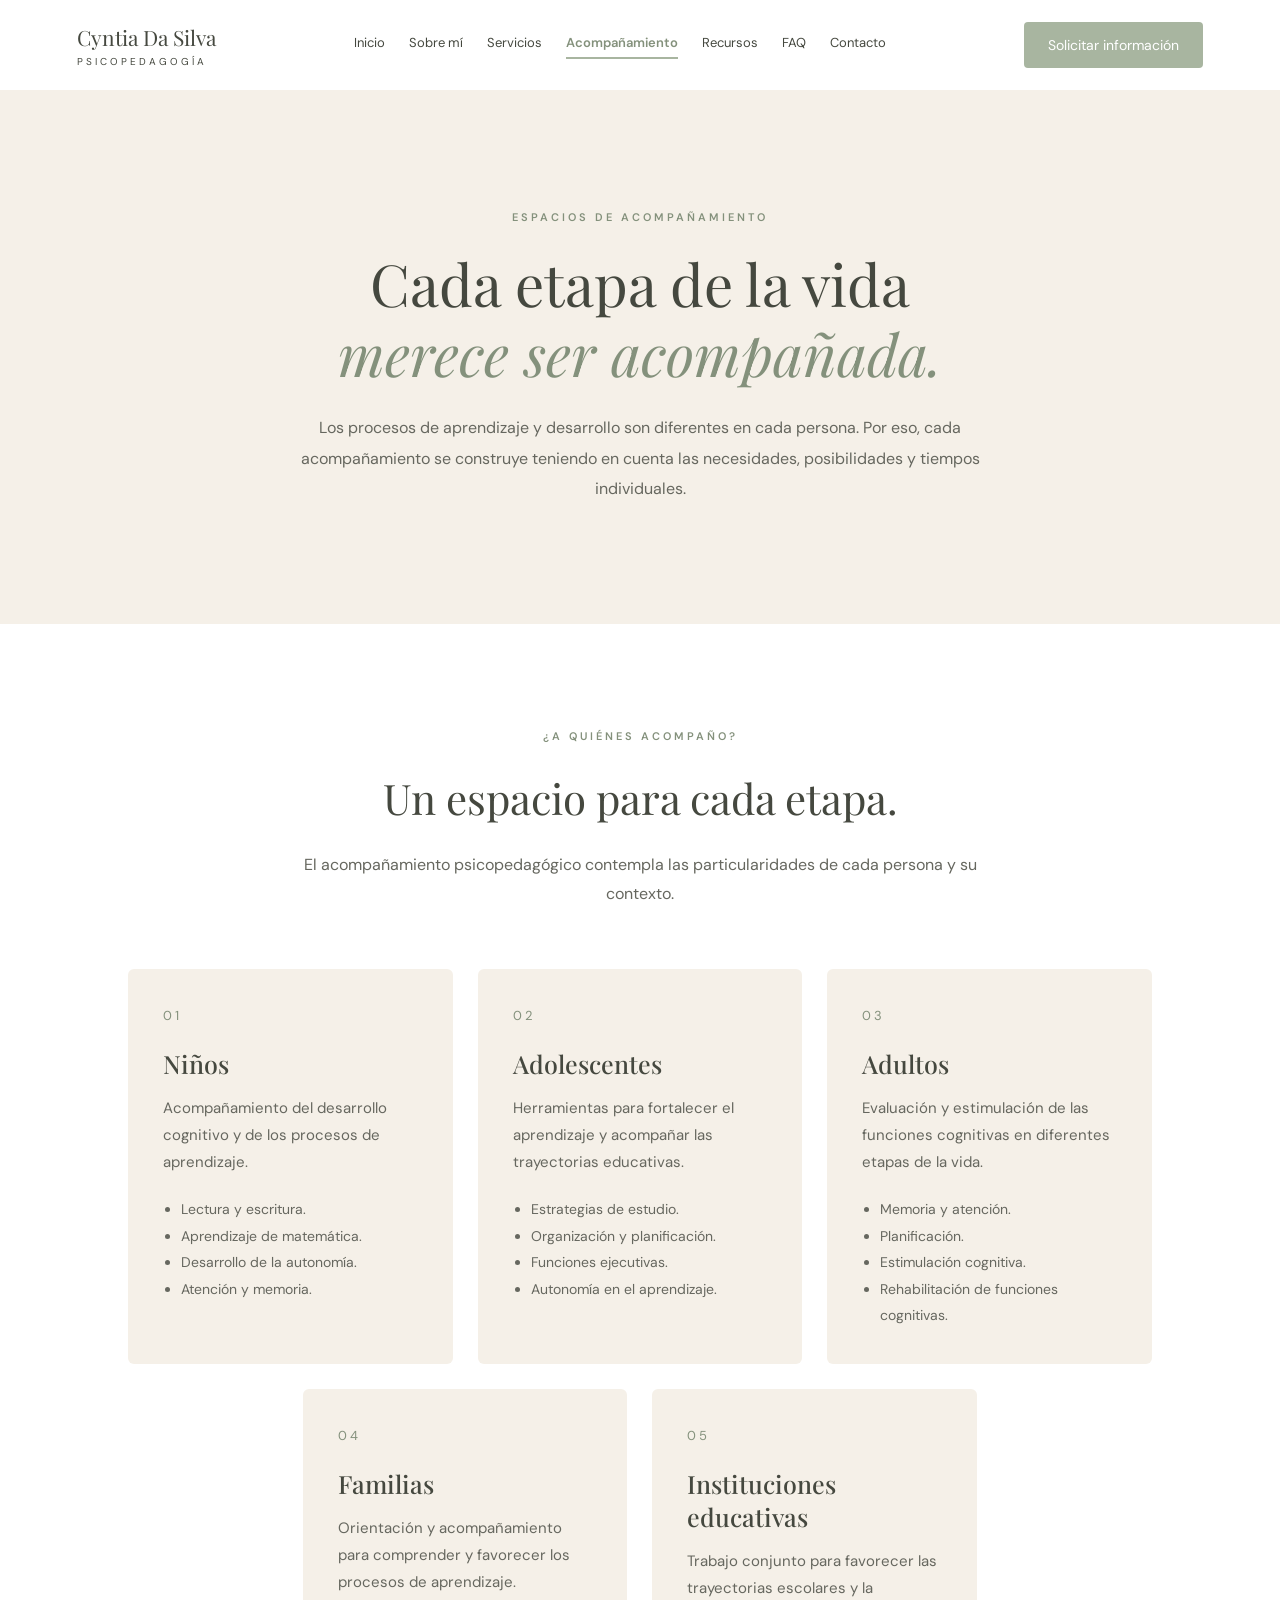
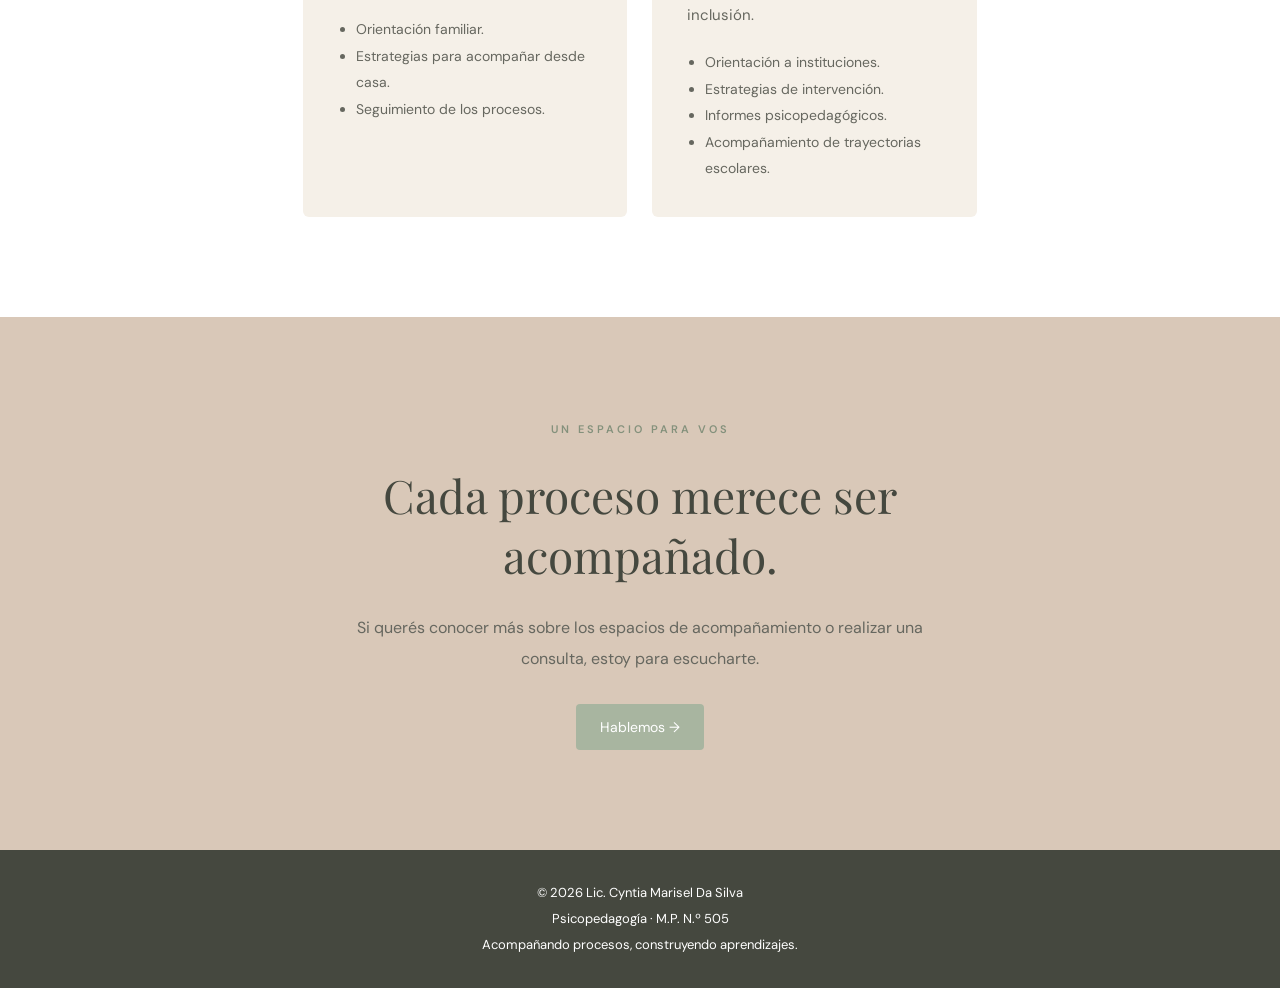
==== acompanamiento.html @ ce9f972b "Actualizacion pagina de recursos" ====
<!DOCTYPE html>
<html lang="es">

<head>
    <meta charset="UTF-8">
    <meta name="viewport" content="width=device-width, initial-scale=1.0">

    <title>Acompañamiento | Lic. Cyntia Marisel Da Silva</title>

    <meta name="description" content="Espacios de acompañamiento psicopedagógico para niños, adolescentes, adultos, familias e instituciones educativas.">

    <link rel="stylesheet" href="css/styles.css">

    <link rel="preconnect" href="https://fonts.googleapis.com">
    <link rel="preconnect" href="https://fonts.gstatic.com" crossorigin>

    <link href="https://fonts.googleapis.com/css2?family=DM+Sans:wght@400;500;600;700&family=Playfair+Display:wght@400;500;600&display=swap" rel="stylesheet">

</head>

<body>

    <!-- NAVEGACIÓN -->

    <header class="navbar">

        <a href="index.html" class="logo">
            Cyntia Da Silva
            <span>PSICOPEDAGOGÍA</span>
        </a>

        <nav>
            <ul class="nav-links">

                <li><a href="index.html">Inicio</a></li>
                <li><a href="sobre-mi.html">Sobre mí</a></li>
                <li><a href="servicios.html">Servicios</a></li>
                <li><a href="acompanamiento.html" class="active">Acompañamiento</a></li>
                <li><a href="recursos.html">Recursos</a></li>
                <li><a href="preguntas.html">FAQ</a></li>
                <li><a href="contacto.html">Contacto</a></li>

            </ul>
        </nav>

        <a href="contacto.html" class="nav-button">
           Solicitar información
        </a>

    </header>


    <main>

        <!-- PRESENTACIÓN -->

        <section class="accompaniment-hero">

            <span class="eyebrow">
                ESPACIOS DE ACOMPAÑAMIENTO
            </span>

            <h1>
                Cada etapa de la vida
                <span>merece ser acompañada.</span>
            </h1>

            <p>
                Los procesos de aprendizaje y desarrollo
                son diferentes en cada persona. Por eso,
                cada acompañamiento se construye teniendo
                en cuenta las necesidades, posibilidades
                y tiempos individuales.
            </p>

        </section>


    <!-- ESPACIOS DE ACOMPAÑAMIENTO -->

    <section class="accompaniment-list">

        <div class="section-heading">
            <span class="eyebrow">¿A QUIÉNES ACOMPAÑO?</span>
            <h2>Un espacio para cada etapa.</h2>
            <p>
                El acompañamiento psicopedagógico contempla
                las particularidades de cada persona y su
                contexto.
            </p>
        </div>

        <div class="accompaniment-grid">

            <article class="accompaniment-card">
                <span class="accompaniment-number">01</span>
                <h3>Niños</h3>
                <p>
                    Acompañamiento del desarrollo cognitivo
                    y de los procesos de aprendizaje.
                </p>
                <ul>
                    <li>Lectura y escritura.</li>
                    <li>Aprendizaje de matemática.</li>
                    <li>Desarrollo de la autonomía.</li>
                    <li>Atención y memoria.</li>
                </ul>
            </article>

            <article class="accompaniment-card">
                <span class="accompaniment-number">02</span>
                <h3>Adolescentes</h3>
                <p>
                    Herramientas para fortalecer el aprendizaje
                    y acompañar las trayectorias educativas.
                </p>
                <ul>
                    <li>Estrategias de estudio.</li>
                    <li>Organización y planificación.</li>
                    <li>Funciones ejecutivas.</li>
                    <li>Autonomía en el aprendizaje.</li>
                </ul>
            </article>

            <article class="accompaniment-card">
                <span class="accompaniment-number">03</span>
                <h3>Adultos</h3>
                <p>
                    Evaluación y estimulación de las funciones
                    cognitivas en diferentes etapas de la vida.
                </p>
                <ul>
                    <li>Memoria y atención.</li>
                    <li>Planificación.</li>
                    <li>Estimulación cognitiva.</li>
                    <li>Rehabilitación de funciones cognitivas.</li>
                </ul>
            </article>

            <article class="accompaniment-card">
                <span class="accompaniment-number">04</span>
                <h3>Familias</h3>
                <p>
                    Orientación y acompañamiento para comprender
                    y favorecer los procesos de aprendizaje.
                </p>
                <ul>
                    <li>Orientación familiar.</li>
                    <li>Estrategias para acompañar desde casa.</li>
                    <li>Seguimiento de los procesos.</li>
                </ul>
            </article>

            <article class="accompaniment-card">
                <span class="accompaniment-number">05</span>
                <h3>Instituciones educativas</h3>
                <p>
                    Trabajo conjunto para favorecer las
                    trayectorias escolares y la inclusión.
                </p>
                <ul>
                    <li>Orientación a instituciones.</li>
                    <li>Estrategias de intervención.</li>
                    <li>Informes psicopedagógicos.</li>
                    <li>Acompañamiento de trayectorias escolares.</li>
                </ul>
            </article>

        </div>

    </section>


    <!-- CIERRE DE ACOMPAÑAMIENTO -->

    <section class="accompaniment-contact">

        <span class="eyebrow">
            UN ESPACIO PARA VOS
        </span>

        <h2>
            Cada proceso merece
            ser acompañado.
        </h2>

        <p>
            Si querés conocer más sobre los espacios de
            acompañamiento o realizar una consulta,
            estoy para escucharte.
        </p>

        <a href="contacto.html" class="primary-button">
            Hablemos →
        </a>

    </section>

<!-- PIE DE PÁGINA -->
    <footer class="footer">

        <p>
            © 2026 Lic. Cyntia Marisel Da Silva
        </p>

        <p>
            Psicopedagogía · M.P. N.º 505
        </p>

        <p>
            Acompañando procesos, construyendo aprendizajes.
        </p>

    </footer>
    
    </main>


    <script src="js/main.js"></script>

</body>

</html>
---- css/styles.css ----
/* =================================
   1. VARIABLES Y CONFIGURACIÓN
================================= */

:root {
    --sage: #A8B5A0;
    --cream: #F5F0E8;
    --beige: #D9C8B8;
    --white: #FFFFFF;
    --dark: #45483F;
    --text: #66675F;
}

* {
    margin: 0;
    padding: 0;
    box-sizing: border-box;
}

html {
    scroll-behavior: smooth;
}

body {
    font-family: 'DM Sans', sans-serif;
    background: var(--cream);
    color: var(--dark);
}


/* =================================
   2. NAVEGACIÓN
================================= */

.navbar {
    min-height: 90px;
    padding: 20px 6%;
    display: flex;
    align-items: center;
    justify-content: space-between;
    gap: 25px;
    background: var(--white);
}

.logo {
    font-family: 'Playfair Display', serif;
    font-size: 21px;
    color: var(--dark);
    text-decoration: none;
    white-space: nowrap;
}

.logo span {
    display: block;
    font-family: 'DM Sans', sans-serif;
    font-size: 10px;
    letter-spacing: 3px;
    margin-top: 4px;
}

.nav-links {
    display: flex;
    gap: 24px;
    list-style: none;
}

.nav-links a {
    text-decoration: none;
    color: var(--dark);
    font-size: 13px;
    transition: 0.3s;
}

.nav-links a:hover,
.nav-links a.active {
    color: #84917C;
}

.nav-button,
.primary-button {
    background: var(--sage);
    color: var(--white);
    padding: 14px 24px;
    text-decoration: none;
    border-radius: 4px;
    display: inline-block;
    transition: 0.3s;
    font-size: 14px;
}

.nav-button:hover,
.primary-button:hover {
    background: var(--dark);
}


/* =================================
   3. PRESENTACIÓN PRINCIPAL
================================= */

.hero {
    min-height: 620px;
    padding: 90px 10%;
    display: grid;
    grid-template-columns: 1fr 1fr;
    align-items: center;
    gap: 60px;
}

.eyebrow {
    font-size: 11px;
    letter-spacing: 3px;
    color: #84917C;
    font-weight: 600;
}

.hero h1 {
    font-family: 'Playfair Display', serif;
    font-size: clamp(42px, 5vw, 66px);
    line-height: 1.15;
    margin: 25px 0;
    font-weight: 400;
}

.hero h1 span {
    color: #87977F;
    font-style: italic;
}

.hero-content p {
    color: var(--text);
    line-height: 1.8;
    max-width: 470px;
    margin-bottom: 30px;
}

.hero-buttons {
    display: flex;
    align-items: center;
    gap: 25px;
    flex-wrap: wrap;
}

.secondary-button {
    color: var(--dark);
    text-decoration: none;
    font-weight: 600;
}

.hero-image {
    display: flex;
    justify-content: center;
    align-items: center;
    height: auto;
    overflow: visible;
}

.hero-image img {
    width: 100%;
    max-width: 390px;
    height: auto;
    max-height: 520px;
    object-fit: contain;
    display: block;

    /* Marco */
    border: 10px solid #FFFFFF;
    outline: 1px solid #D9C8B8;

    /* Forma */
    border-radius: 170px 170px 8px 8px;

    /* Sombra elegante */
    box-shadow: 0 15px 40px rgba(69, 72, 63, 0.13);
}


/* =================================
   4. INTRODUCCIÓN
================================= */

.intro {
    background: var(--white);
    padding: 100px 10%;
    text-align: center;
}

.intro h2 {
    font-family: 'Playfair Display', serif;
    font-size: 42px;
    font-weight: 400;
    margin: 25px 0;
}

.intro p {
    max-width: 650px;
    margin: auto;
    color: var(--text);
    line-height: 1.8;
}


/* =================================
   5. SERVICIOS
================================= */

.home-services {
    padding: 100px 10%;
    text-align: center;
}

.home-services h2,
.home-contact h2 {
    font-family: 'Playfair Display', serif;
    font-size: 40px;
    font-weight: 400;
    margin: 20px 0;
}

.service-grid {
    display: grid;
    grid-template-columns: repeat(3, 1fr);
    gap: 22px;
    margin-top: 50px;
    text-align: left;
}

.service-card {
    background: var(--white);
    padding: 35px;
    border-radius: 5px;
    border: 1px solid #E8E3DA;
    transition: 0.3s;
}

.service-card:hover {
    transform: translateY(-5px);
    box-shadow: 0 10px 30px rgba(0,0,0,0.05);
}

.service-card h3 {
    font-family: 'Playfair Display', serif;
    font-size: 23px;
    margin-bottom: 15px;
}

.service-card p {
    color: var(--text);
    line-height: 1.7;
}

.service-card a {
    display: inline-block;
    margin-top: 20px;
    color: #84917C;
    text-decoration: none;
    font-weight: 600;
}


/* =================================
   6. CONTACTO
================================= */

.home-contact {
    background: var(--white);
    text-align: center;
    padding: 90px 10%;
}

.home-contact p {
    margin-bottom: 25px;
    color: var(--text);
    line-height: 1.8;
}


/* =================================
   7. PIE DE PÁGINA
================================= */

.footer {
    background: var(--dark);
    color: white;
    text-align: center;
    padding: 30px;
    font-size: 13px;
    line-height: 2;
}


/* =================================
   8. RESPONSIVE
================================= */

@media (max-width: 1100px) {

    .navbar {
        flex-wrap: wrap;
        justify-content: center;
    }

    .nav-links {
        flex-wrap: wrap;
        justify-content: center;
    }

}

@media (max-width: 768px) {

    .navbar {
        padding: 20px 5%;
    }

    .nav-links {
        gap: 15px;
    }

    .nav-button {
        display: none;
    }

    .hero {
        grid-template-columns: 1fr;
        padding: 65px 7%;
        gap: 40px;
    }

    .hero-image img {
        height: 350px;
    }

    .hero-buttons {
        align-items: flex-start;
    }

    .service-grid {
        grid-template-columns: 1fr;
    }

    .intro,
    .home-services,
    .home-contact {
        padding: 70px 7%;
    }

    .intro h2,
    .home-services h2,
    .home-contact h2 {
        font-size: 32px;
    }

}


/* =================================
   SOBRE MI - PRESENTACIÓN
================================= */

.about-hero {
    padding: 100px 10%;
    display: grid;
    grid-template-columns: 0.9fr 1.1fr;
    align-items: center;
    gap: 80px;
}

.about-photo {
    display: flex;
    justify-content: center;
}

.about-photo img {
    width: 100%;
    max-width: 390px;
    max-height: 520px;
    object-fit: contain;
    border: 10px solid var(--white);
    outline: 1px solid var(--beige);
    border-radius: 170px 170px 8px 8px;
    box-shadow: 0 15px 40px rgba(69,72,63,0.13);
}

.about-content h1 {
    font-family: 'Playfair Display', serif;
    font-size: clamp(38px, 4vw, 55px);
    font-weight: 400;
    line-height: 1.2;
    margin: 25px 0;
}

.about-content h1 span {
    display: block;
    color: #87977F;
    font-style: italic;
}

.about-content h3 {
    font-size: 17px;
    margin-bottom: 8px;
}

.professional-number {
    display: block;
    color: var(--text);
    font-size: 13px;
    margin-bottom: 25px;
}

.about-content p {
    color: var(--text);
    line-height: 1.9;
    margin-bottom: 25px;
}


/* =================================
   RECORRIDO PROFESIONAL
================================= */

.about-career {
    padding: 100px 10%;
    background: var(--white);
}

.section-heading {
    text-align: center;
    max-width: 700px;
    margin: auto;
}

.section-heading h2 {
    font-family: 'Playfair Display', serif;
    font-size: 42px;
    font-weight: 400;
    margin: 25px 0;
}

.section-heading p {
    color: var(--text);
    line-height: 1.8;
}

.career-grid {
    display: grid;
    grid-template-columns: repeat(3, 1fr);
    gap: 25px;
    margin-top: 60px;
}

.career-card {
    padding: 35px;
    background: var(--cream);
    border-radius: 6px;
    transition: 0.3s;
}

.career-card:hover {
    transform: translateY(-5px);
}

.career-number {
    color: #84917C;
    font-size: 13px;
    letter-spacing: 2px;
}

.career-card h3 {
    font-family: 'Playfair Display', serif;
    font-size: 23px;
    margin: 25px 0 15px;
}

.career-card p {
    color: var(--text);
    line-height: 1.8;
}



/* =================================
   MI MIRADA PSICOPEDAGÓGICA
================================= */

.about-philosophy {
    background: var(--cream);
    padding: 110px 8%;
    text-align: center;
}

.philosophy-content {
    max-width: 760px;
    margin: 0 auto;
}

.about-philosophy h2 {
    font-family: 'Playfair Display', serif;
    font-size: clamp(34px, 4vw, 48px);
    font-weight: 400;
    line-height: 1.25;
    margin: 28px auto;
    color: var(--dark);
}

.about-philosophy p {
    max-width: 680px;
    margin: 0 auto;
    color: var(--text);
    font-size: 16px;
    line-height: 2;
}

/* VERSIÓN MÓVIL */

@media (max-width: 768px) {
    .about-philosophy {
        padding: 75px 7%;
    }

    .about-philosophy h2 {
        font-size: 34px;
    }

    .about-philosophy p {
        font-size: 15px;
    }
}




/* =================================
   MI COMPROMISO
================================= */

.about-commitment {
    background: var(--beige);
    padding: 100px 8%;
    text-align: center;
}

.about-commitment .eyebrow {
    color: var(--dark);
}

.about-commitment h2 {
    font-family: 'Playfair Display', serif;
    font-size: clamp(34px, 4vw, 46px);
    font-weight: 400;
    line-height: 1.3;
    max-width: 750px;
    margin: 28px auto;
    color: var(--dark);
}

.about-commitment p {
    color: var(--dark);
    font-size: 16px;
    line-height: 1.9;
    max-width: 650px;
    margin: 0 auto;
}

.commitment-decoration {
    max-width: 650px;
    margin: 45px auto 0;
    padding-top: 30px;
    border-top: 1px solid rgba(69, 72, 63, 0.2);
    font-family: 'Playfair Display', serif;
    font-size: 23px;
    font-style: italic;
    line-height: 1.6;
    color: var(--dark);
}

@media (max-width: 768px) {
    .about-commitment {
        padding: 75px 7%;
    }

    .about-commitment h2 {
        font-size: 34px;
    }

    .commitment-decoration {
        font-size: 20px;
    }
}


/* =================================
   RESPONSIVE SOBRE MI
================================= */

@media (max-width: 768px) {

    .about-hero {
        grid-template-columns: 1fr;
        padding: 65px 7%;
        gap: 45px;
    }

    .about-photo img {
        max-width: 330px;
    }

    .career-grid {
        grid-template-columns: 1fr;
    }

    .about-career {
        padding: 75px 7%;
    }

    .about-philosophy,
    .about-commitment {
        padding: 75px 7%;
    }

    .about-philosophy h2,
    .about-commitment h2 {
        font-size: 33px;
    }

    .section-heading h2 {
        font-size: 34px;
    }

}


/* Ajustes visuales de Sobre mí */

.about-hero {
    min-height: 650px;
    padding-top: 70px;
    padding-bottom: 70px;
}

.about-career {
    padding-top: 75px;
}

.nav-links a.active {
    color: #84917C;
    font-weight: 600;
}

.nav-links a.active::after {
    content: "";
    display: block;
    width: 100%;
    height: 2px;
    background: #A8B5A0;
    margin-top: 5px;
}


/* Mejoras para las tarjetas del recorrido */

.career-card {
    min-height: 205px;
    padding: 35px 32px;
    display: flex;
    flex-direction: column;
    justify-content: center;
}

.career-number {
    display: block;
    font-family: 'DM Sans', sans-serif;
    font-size: 13px;
    letter-spacing: 3px;
    color: #84917C;
    margin-bottom: 18px;
}

.career-card h3 {
    margin: 0 0 15px;
}

.career-card p {
    margin: 0;
}

.home-contact {
    padding: 75px 8%;
}

.home-contact h2 {
    margin-bottom: 18px;
}

.home-contact p {
    margin-bottom: 25px;
}


/* =================================
   SERVICIOS - PRESENTACIÓN
================================= */

.services-hero {
    background: var(--cream);
    padding: 120px 10%;
    text-align: center;
    min-height: 430px;
    display: flex;
    flex-direction: column;
    justify-content: center;
    align-items: center;
}

.services-hero h1 {
    font-family: 'Playfair Display', serif;
    font-size: clamp(40px, 5vw, 58px);
    font-weight: 400;
    line-height: 1.2;
    max-width: 800px;
    margin: 25px auto;
    color: var(--dark);
}

.services-hero h1 span {
    display: block;
    color: #84917C;
    font-style: italic;
}

.services-hero p {
    max-width: 650px;
    color: var(--text);
    font-size: 16px;
    line-height: 1.9;
}

@media (max-width: 768px) {
    .services-hero {
        padding: 85px 7%;
    }

    .services-hero h1 {
        font-size: 38px;
    }
}


/* =================================
   LISTADO DE SERVICIOS
================================= */

.services-list {
    padding: 100px 10%;
    background: var(--white);
}

.services-grid {
    display: grid;
    grid-template-columns: repeat(3, 1fr);
    gap: 25px;
    margin-top: 60px;
}

.service-card {
    background: var(--cream);
    padding: 35px;
    min-height: 230px;
    border-radius: 6px;
    transition: transform 0.3s ease;
}

.service-card:hover {
    transform: translateY(-5px);
}

.service-number {
    color: #84917C;
    font-size: 13px;
    letter-spacing: 3px;
}

.service-card h3 {
    font-family: 'Playfair Display', serif;
    font-size: 22px;
    font-weight: 500;
    margin: 25px 0 15px;
    color: var(--dark);
}

.service-card p {
    color: var(--text);
    line-height: 1.8;
    font-size: 15px;
    margin: 0;
}

@media (max-width: 900px) {
    .services-grid {
        grid-template-columns: repeat(2, 1fr);
    }
}

@media (max-width: 600px) {
    .services-list {
        padding: 75px 7%;
    }

    .services-grid {
        grid-template-columns: 1fr;
    }
}

/* Uniformidad de tarjetas de servicios */

.service-card {
    min-height: 245px;
    display: flex;
    flex-direction: column;
    justify-content: flex-start;
}

.service-card h3 {
    min-height: 55px;
    display: flex;
    align-items: center;
}


/* =================================
   PROCESO DE ACOMPAÑAMIENTO
================================= */

.service-process {
    padding: 100px 10%;
    background: var(--cream);
}

.process-grid {
    display: grid;
    grid-template-columns: repeat(4, 1fr);
    gap: 30px;
    margin-top: 65px;
}

.process-step {
    border-top: 1px solid var(--beige);
    padding-top: 25px;
}

.process-step span {
    color: #84917C;
    font-size: 14px;
    letter-spacing: 3px;
}

.process-step h3 {
    font-family: 'Playfair Display', serif;
    font-size: 23px;
    font-weight: 500;
    margin: 22px 0 15px;
    color: var(--dark);
}

.process-step p {
    color: var(--text);
    line-height: 1.8;
    font-size: 15px;
}

@media (max-width: 900px) {
    .process-grid {
        grid-template-columns: repeat(2, 1fr);
    }
}

@media (max-width: 600px) {
    .service-process {
        padding: 75px 7%;
    }

    .process-grid {
        grid-template-columns: 1fr;
        gap: 35px;
    }
}


/* =================================
   CIERRE DE SERVICIOS
================================= */

.services-contact {
    background: var(--beige);
    padding: 100px 8%;
    text-align: center;
}

.services-contact h2 {
    max-width: 750px;
    margin: 28px auto;
    font-family: 'Playfair Display', serif;
    font-size: clamp(34px, 4vw, 46px);
    font-weight: 400;
    line-height: 1.3;
    color: var(--dark);
}

.services-contact p {
    max-width: 620px;
    margin: 0 auto 30px;
    color: var(--text);
    line-height: 1.9;
}

@media (max-width: 768px) {
    .services-contact {
        padding: 75px 7%;
    }

    .services-contact h2 {
        font-size: 34px;
    }
}


/* =================================
   ACOMPAÑAMIENTO - PRESENTACIÓN
================================= */

.accompaniment-hero {
    background: var(--cream);
    padding: 120px 10%;
    min-height: 500px;
    display: flex;
    flex-direction: column;
    justify-content: center;
    align-items: center;
    text-align: center;
}

.accompaniment-hero h1 {
    max-width: 850px;
    margin: 25px auto;
    font-family: 'Playfair Display', serif;
    font-size: clamp(40px, 5vw, 58px);
    font-weight: 400;
    line-height: 1.2;
    color: var(--dark);
}

.accompaniment-hero h1 span {
    display: block;
    color: #84917C;
    font-style: italic;
}

.accompaniment-hero p {
    max-width: 680px;
    color: var(--text);
    font-size: 16px;
    line-height: 1.9;
}

@media (max-width: 768px) {
    .accompaniment-hero {
        padding: 85px 7%;
        min-height: 430px;
    }

    .accompaniment-hero h1 {
        font-size: 38px;
    }
}


/* =================================
   ESPACIOS DE ACOMPAÑAMIENTO
================================= */

.accompaniment-list {
    padding: 100px 10%;
    background: var(--white);
}

.accompaniment-grid {
    display: grid;
    grid-template-columns: repeat(3, 1fr);
    gap: 25px;
    margin-top: 60px;
}

.accompaniment-card {
    background: var(--cream);
    padding: 35px;
    border-radius: 6px;
    min-height: 300px;
    transition: transform 0.3s ease;
}

.accompaniment-card:hover {
    transform: translateY(-5px);
}

.accompaniment-number {
    color: #84917C;
    font-size: 13px;
    letter-spacing: 3px;
}

.accompaniment-card h3 {
    font-family: 'Playfair Display', serif;
    font-size: 25px;
    font-weight: 500;
    color: var(--dark);
    margin: 22px 0 15px;
}

.accompaniment-card p {
    color: var(--text);
    line-height: 1.8;
    font-size: 15px;
}

.accompaniment-card ul {
    padding-left: 18px;
    margin-top: 20px;
}

.accompaniment-card li {
    color: var(--text);
    line-height: 1.9;
    font-size: 14px;
}

@media (max-width: 900px) {
    .accompaniment-grid {
        grid-template-columns: repeat(2, 1fr);
    }
}

@media (max-width: 600px) {
    .accompaniment-list {
        padding: 75px 7%;
    }

    .accompaniment-grid {
        grid-template-columns: 1fr;
    }
}

/* =================================
   DISTRIBUCIÓN DE TARJETAS
================================= */

.accompaniment-grid {
    display: grid;
    grid-template-columns: repeat(6, 1fr);
    gap: 25px;
}

/* Primera fila: tres tarjetas */

.accompaniment-card:nth-child(1),
.accompaniment-card:nth-child(2),
.accompaniment-card:nth-child(3) {
    grid-column: span 2;
}

/* Segunda fila: dos tarjetas centradas */

.accompaniment-card:nth-child(4) {
    grid-column: 2 / span 2;
    margin: 0;
    width: auto;
}

.accompaniment-card:nth-child(5) {
    grid-column: 4 / span 2;
    margin: 0;
    width: auto;
}

/* Tablets */

@media (max-width: 900px) {
    .accompaniment-grid {
        grid-template-columns: repeat(2, 1fr);
    }

    .accompaniment-card:nth-child(n) {
        grid-column: auto;
        margin: 0;
        width: auto;
    }
}

/* Celulares */

@media (max-width: 600px) {
    .accompaniment-grid {
        grid-template-columns: 1fr;
    }
}


/* =================================
   CIERRE DE ACOMPAÑAMIENTO
================================= */

.accompaniment-contact {
    background: var(--beige);
    padding: 100px 8%;
    text-align: center;
}

.accompaniment-contact h2 {
    max-width: 750px;
    margin: 28px auto;
    font-family: 'Playfair Display', serif;
    font-size: clamp(34px, 4vw, 46px);
    font-weight: 400;
    line-height: 1.3;
    color: var(--dark);
}

.accompaniment-contact p {
    max-width: 620px;
    margin: 0 auto 30px;
    color: var(--text);
    line-height: 1.9;
}

@media (max-width: 768px) {
    .accompaniment-contact {
        padding: 75px 7%;
    }

    .accompaniment-contact h2 {
        font-size: 34px;
    }
}


/* =================================
   RECURSOS - PRESENTACIÓN
================================= */

.resources-hero {
    background: var(--cream);
    padding: 120px 10%;
    min-height: 500px;
    display: flex;
    flex-direction: column;
    justify-content: center;
    align-items: center;
    text-align: center;
}

.resources-hero h1 {
    max-width: 900px;
    margin: 25px auto;
    font-family: 'Playfair Display', serif;
    font-size: clamp(40px, 5vw, 58px);
    font-weight: 400;
    line-height: 1.2;
    color: var(--dark);
}

.resources-hero h1 span {
    display: block;
    color: #84917C;
    font-style: italic;
}

.resources-hero p {
    max-width: 680px;
    color: var(--text);
    font-size: 16px;
    line-height: 1.9;
}

@media (max-width: 768px) {
    .resources-hero {
        padding: 85px 7%;
        min-height: 430px;
    }

    .resources-hero h1 {
        font-size: 38px;
    }
}


/* =================================
   CATEGORÍAS DE RECURSOS
================================= */

.resources-list {
    padding: 100px 10%;
    background: var(--white);
}

.resources-grid {
    display: grid;
    grid-template-columns: repeat(3, 1fr);
    gap: 25px;
    margin-top: 60px;
}

.resource-card {
    background: var(--cream);
    padding: 35px;
    min-height: 260px;
    border-radius: 6px;
    transition: transform 0.3s ease;
}

.resource-card:hover {
    transform: translateY(-5px);
}

.resource-card > span {
    color: #84917C;
    font-size: 13px;
    letter-spacing: 3px;
}

.resource-card h3 {
    font-family: 'Playfair Display', serif;
    font-size: 23px;
    font-weight: 500;
    color: var(--dark);
    margin: 25px 0 15px;
}

.resource-card p {
    color: var(--text);
    line-height: 1.8;
    font-size: 15px;
}

.resource-card a {
    display: inline-block;
    margin-top: 15px;
    color: #84917C;
    text-decoration: none;
    font-weight: 600;
    font-size: 14px;
}

.resource-card a:hover {
    color: var(--dark);
}

@media (max-width: 900px) {
    .resources-grid {
        grid-template-columns: repeat(2, 1fr);
    }
}

@media (max-width: 600px) {
    .resources-list {
        padding: 75px 7%;
    }

    .resources-grid {
        grid-template-columns: 1fr;
    }
}

/* Alinear enlaces de recursos */

.resource-card {
    display: flex;
    flex-direction: column;
}

.resource-card a {
    margin-top: auto;
    padding-top: 18px;
    align-self: flex-start;
}


/* =================================
   DETALLE DE RECURSOS
================================= */

.resource-details {
    padding: 40px 10% 100px;
    background: var(--cream);
}

.resource-detail {
    max-width: 850px;
    margin: 0 auto;
    padding: 65px 55px;
    border-bottom: 1px solid var(--beige);
    scroll-margin-top: 30px;
}

.resource-detail h2 {
    font-family: 'Playfair Display', serif;
    font-size: 36px;
    font-weight: 400;
    color: var(--dark);
    margin: 22px 0;
}

.resource-detail > p {
    color: var(--text);
    line-height: 1.9;
    font-size: 16px;
}

.resource-tip {
    background: var(--white);
    padding: 25px 30px;
    margin-top: 30px;
    border-left: 3px solid var(--sage);
}

.resource-tip h3 {
    font-family: 'Playfair Display', serif;
    font-size: 21px;
    font-weight: 500;
    margin-bottom: 12px;
    color: var(--dark);
}

.resource-tip p {
    color: var(--text);
    line-height: 1.8;
    margin: 0;
}

@media (max-width: 600px) {
    .resource-details {
        padding: 30px 7% 70px;
    }

    .resource-detail {
        padding: 45px 10px;
    }

    .resource-detail h2 {
        font-size: 30px;
    }

    .resource-tip {
        padding: 22px;
    }
}


/* =================================
   ACTIVIDADES PRÁCTICAS
================================= */

.home-activities {
    padding: 100px 10%;
    background: var(--white);
}

.activities-grid {
    display: grid;
    grid-template-columns: repeat(2, 1fr);
    gap: 25px;
    margin-top: 60px;
}

.activity-card {
    background: var(--cream);
    padding: 35px;
    border-radius: 6px;
    min-height: 280px;
    display: flex;
    flex-direction: column;
    transition: transform 0.3s ease;
}

.activity-card:hover {
    transform: translateY(-5px);
}

.activity-category {
    color: #84917C;
    font-size: 12px;
    font-weight: 600;
    letter-spacing: 2px;
}

.activity-card h3 {
    font-family: 'Playfair Display', serif;
    font-size: 25px;
    font-weight: 500;
    color: var(--dark);
    margin: 22px 0 15px;
}

.activity-card > p {
    color: var(--text);
    font-size: 15px;
    line-height: 1.8;
    margin-bottom: 25px;
}

.activity-info {
    margin-top: auto;
    padding-top: 18px;
    border-top: 1px solid var(--beige);
    display: flex;
    flex-direction: column;
    gap: 6px;
}

.activity-info strong {
    color: var(--dark);
    font-size: 14px;
}

.activity-info span {
    color: var(--text);
    font-size: 14px;
}

.activities-note {
    max-width: 700px;
    margin: 55px auto 0;
    text-align: center;
    font-family: 'Playfair Display', serif;
    font-style: italic;
    font-size: 20px;
    line-height: 1.7;
    color: var(--dark);
}

@media (max-width: 768px) {
    .home-activities {
        padding: 75px 7%;
    }

    .activities-grid {
        grid-template-columns: 1fr;
    }

    .activity-card {
        min-height: 250px;
    }
}
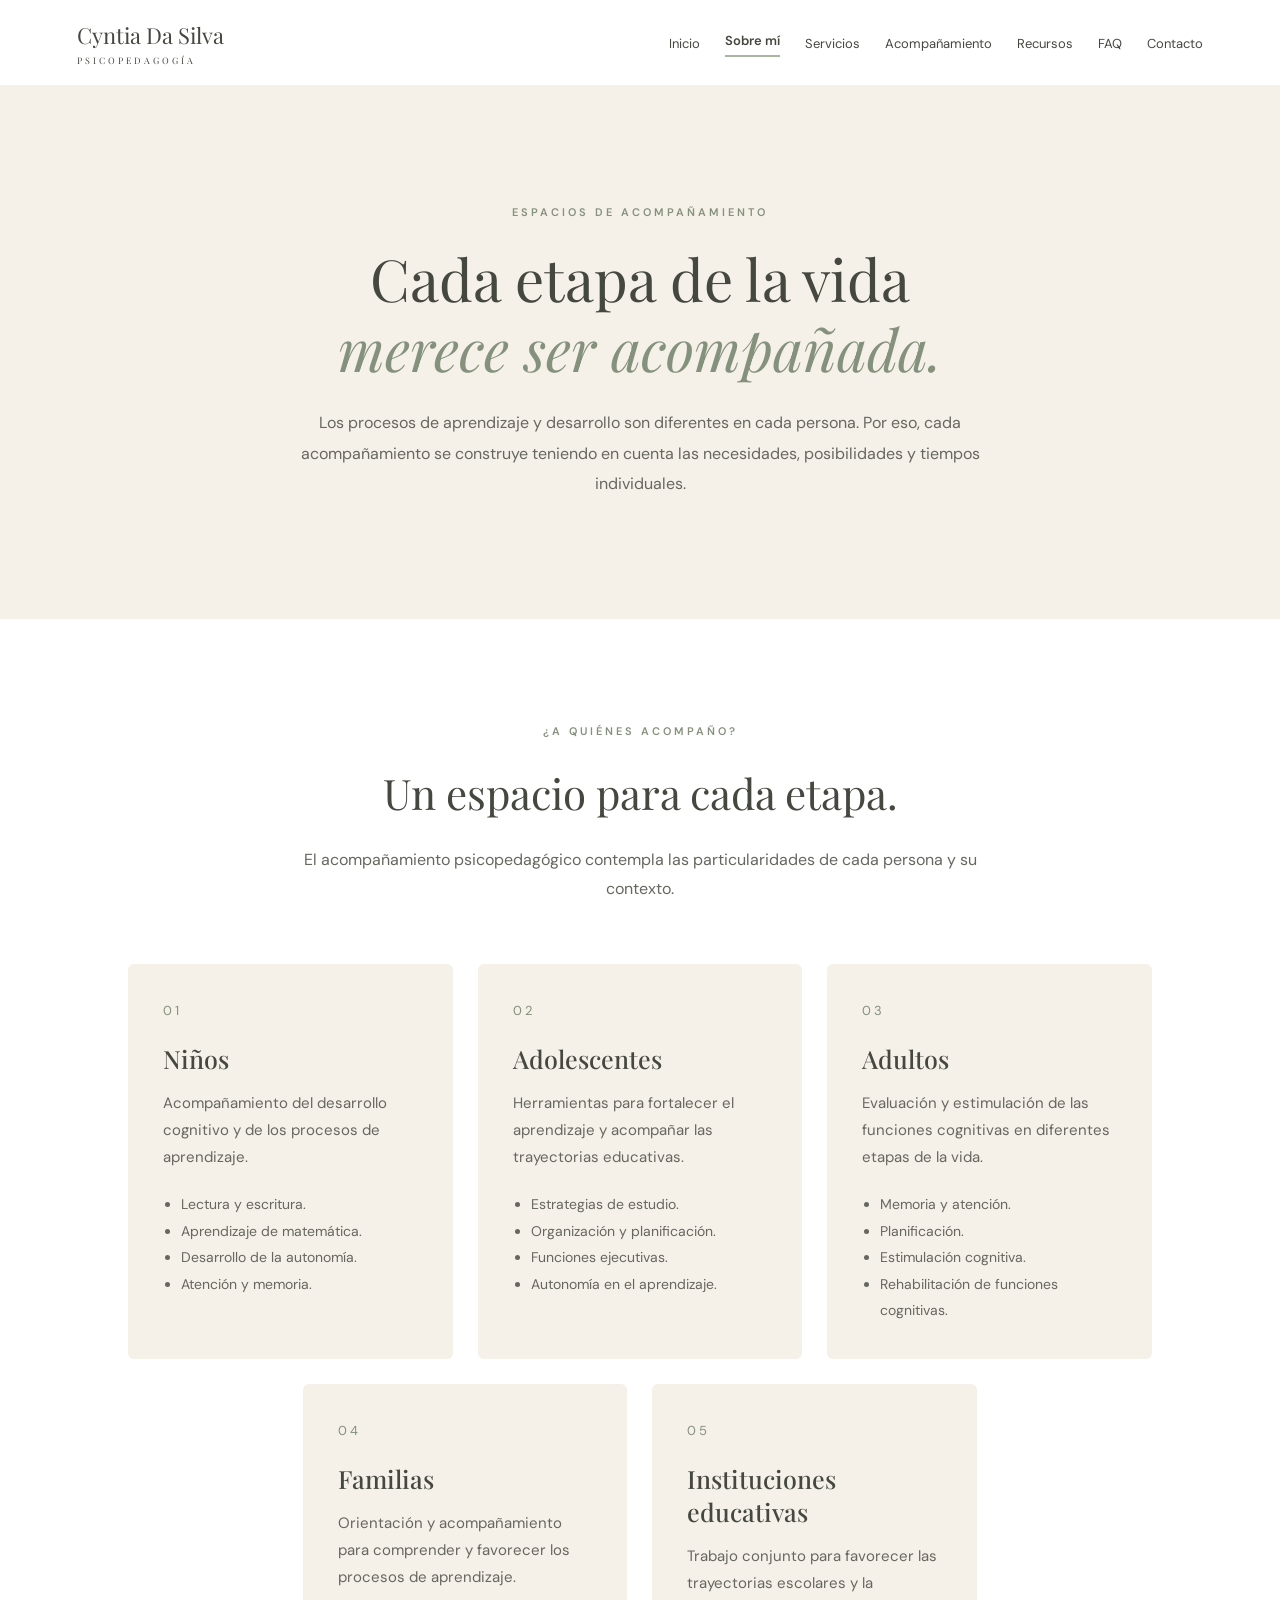
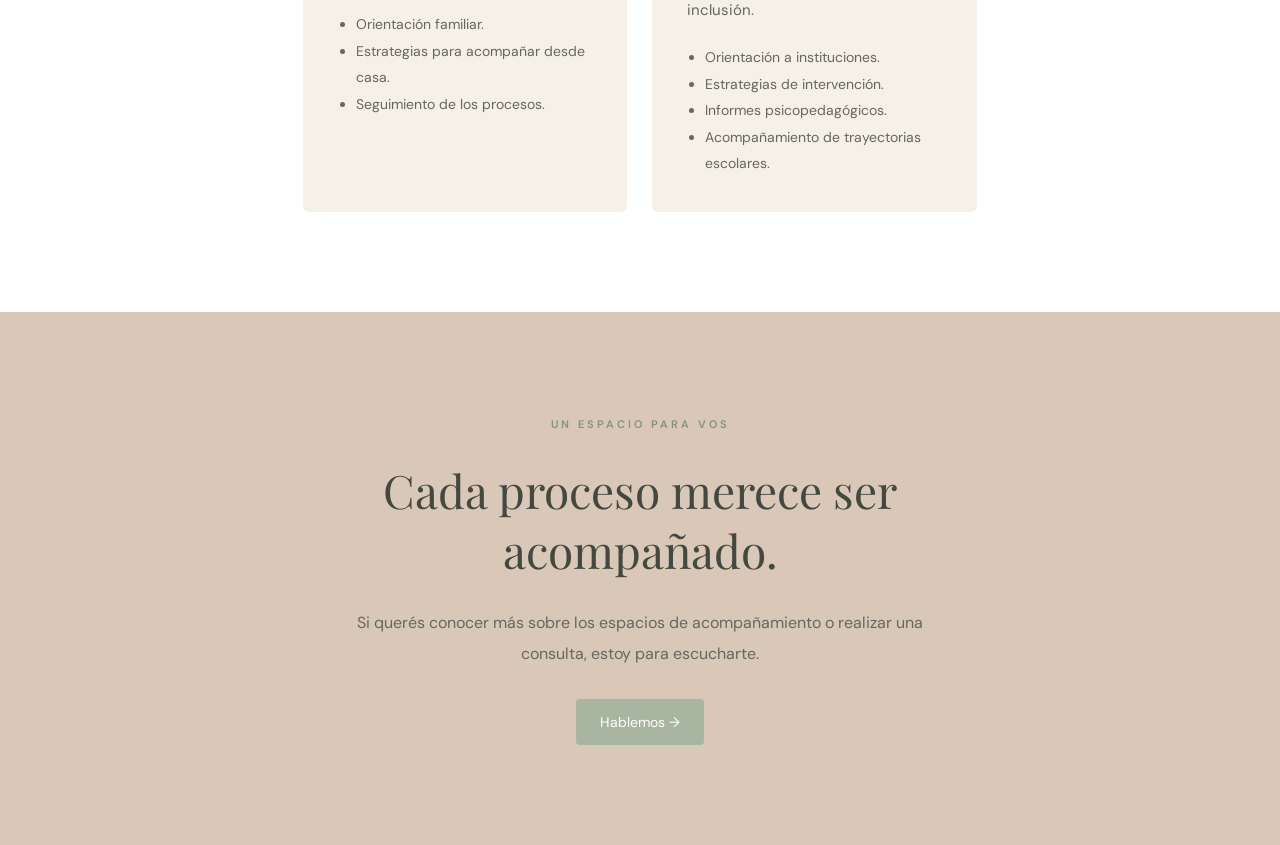
==== commit d4feeac9: "Actualización completa del sitio web" ====
--- a/acompanamiento.html
+++ b/acompanamiento.html
@@ -23,32 +23,35 @@
 
     <!-- NAVEGACIÓN -->
 
-    <header class="navbar">
-
-        <a href="index.html" class="logo">
-            Cyntia Da Silva
-            <span>PSICOPEDAGOGÍA</span>
-        </a>
-
-        <nav>
-            <ul class="nav-links">
-
-                <li><a href="index.html">Inicio</a></li>
-                <li><a href="sobre-mi.html">Sobre mí</a></li>
-                <li><a href="servicios.html">Servicios</a></li>
-                <li><a href="acompanamiento.html" class="active">Acompañamiento</a></li>
-                <li><a href="recursos.html">Recursos</a></li>
-                <li><a href="preguntas.html">FAQ</a></li>
-                <li><a href="contacto.html">Contacto</a></li>
-
-            </ul>
-        </nav>
-
-        <a href="contacto.html" class="nav-button">
-           Solicitar información
-        </a>
-
-    </header>
+        <header class="site-header">
+
+            <a href="index.html" class="logo">
+                Cyntia Da Silva
+                <span>PSICOPEDAGOGÍA</span>
+            </a>
+
+            <nav class="site-nav">
+
+                <button class="menu-toggle" id="menu-toggle"
+                        aria-label="Abrir menú"
+                        aria-expanded="false">
+                    <span></span>
+                    <span></span>
+                    <span></span>
+                </button>
+
+                <ul class="nav-links" id="nav-links">
+                    <li><a href="index.html">Inicio</a></li>
+                    <li><a href="sobre-mi.html" class="active">Sobre mí</a></li>
+                    <li><a href="servicios.html">Servicios</a></li>
+                    <li><a href="acompanamiento.html">Acompañamiento</a></li>
+                    <li><a href="recursos.html">Recursos</a></li>
+                    <li><a href="preguntas.html">FAQ</a></li>
+                    <li><a href="contacto.html">Contacto</a></li>
+                </ul>
+
+            </nav>
+        </header>
 
 
     <main>
@@ -197,22 +200,7 @@
 
     </section>
 
-<!-- PIE DE PÁGINA -->
-    <footer class="footer">
-
-        <p>
-            © 2026 Lic. Cyntia Marisel Da Silva
-        </p>
-
-        <p>
-            Psicopedagogía · M.P. N.º 505
-        </p>
-
-        <p>
-            Acompañando procesos, construyendo aprendizajes.
-        </p>
-
-    </footer>
+
     
     </main>
 
--- a/css/styles.css
+++ b/css/styles.css
@@ -1450,3 +1450,851 @@
         min-height: 250px;
     }
 }
+
+
+/* =================================
+   PREGUNTAS FRECUENTES
+================================= */
+
+.faq-hero {
+    background: var(--cream);
+    padding: 120px 10%;
+    min-height: 470px;
+    display: flex;
+    flex-direction: column;
+    justify-content: center;
+    align-items: center;
+    text-align: center;
+}
+
+.faq-hero h1 {
+    max-width: 850px;
+    margin: 25px auto;
+    font-family: 'Playfair Display', serif;
+    font-size: clamp(40px, 5vw, 58px);
+    font-weight: 400;
+    line-height: 1.2;
+    color: var(--dark);
+}
+
+.faq-hero h1 span {
+    display: block;
+    color: #84917C;
+    font-style: italic;
+}
+
+.faq-hero p {
+    max-width: 650px;
+    color: var(--text);
+    line-height: 1.9;
+}
+
+/* LISTA DE PREGUNTAS */
+
+.faq-section {
+    padding: 100px 10%;
+    background: var(--white);
+}
+
+.faq-container {
+    max-width: 900px;
+    margin: 60px auto 0;
+}
+
+.faq-item {
+    border-bottom: 1px solid var(--beige);
+    padding: 25px 5px;
+}
+
+.faq-item summary {
+    cursor: pointer;
+    list-style: none;
+    position: relative;
+    padding-right: 40px;
+    font-family: 'Playfair Display', serif;
+    font-size: 21px;
+    color: var(--dark);
+}
+
+.faq-item summary::-webkit-details-marker {
+    display: none;
+}
+
+.faq-item summary::after {
+    content: '+';
+    position: absolute;
+    right: 5px;
+    top: -5px;
+    font-family: 'DM Sans', sans-serif;
+    font-size: 28px;
+    color: #84917C;
+    transition: transform 0.3s ease;
+}
+
+.faq-item[open] summary::after {
+    content: '−';
+}
+
+.faq-item p {
+    color: var(--text);
+    line-height: 1.9;
+    font-size: 15px;
+    max-width: 780px;
+    margin-top: 20px;
+    padding-right: 30px;
+}
+
+/* CIERRE */
+
+.faq-contact {
+    background: var(--beige);
+    padding: 100px 10%;
+    text-align: center;
+}
+
+.faq-contact h2 {
+    font-family: 'Playfair Display', serif;
+    font-size: clamp(34px, 4vw, 48px);
+    font-weight: 400;
+    line-height: 1.3;
+    color: var(--dark);
+    max-width: 750px;
+    margin: 25px auto;
+}
+
+.faq-contact h2 span {
+    display: block;
+    font-style: italic;
+}
+
+.faq-contact p {
+    color: var(--text);
+    line-height: 1.8;
+    margin-bottom: 30px;
+}
+
+@media (max-width: 600px) {
+
+    .faq-hero {
+        padding: 85px 7%;
+        min-height: 420px;
+    }
+
+    .faq-hero h1 {
+        font-size: 38px;
+    }
+
+    .faq-section {
+        padding: 75px 7%;
+    }
+
+    .faq-item summary {
+        font-size: 19px;
+    }
+
+    .faq-contact {
+        padding: 75px 7%;
+    }
+
+}
+
+.faq-contact .btn-primary {
+    display: inline-block;
+    background: var(--sage);
+    color: var(--white);
+    padding: 14px 28px;
+    border-radius: 4px;
+    text-decoration: none;
+    font-family: 'DM Sans', sans-serif;
+    font-size: 14px;
+    transition: background 0.3s ease;
+}
+
+.faq-contact .btn-primary:hover {
+    background: var(--dark);
+}
+
+
+/* =================================
+   CONTACTO
+================================= */
+
+.contact-hero {
+    background: var(--cream);
+    padding: 115px 10%;
+    min-height: 450px;
+    display: flex;
+    flex-direction: column;
+    justify-content: center;
+    align-items: center;
+    text-align: center;
+}
+
+.contact-hero h1 {
+    font-family: 'Playfair Display', serif;
+    font-size: clamp(42px, 5vw, 60px);
+    font-weight: 400;
+    line-height: 1.2;
+    color: var(--dark);
+    margin: 25px 0;
+}
+
+.contact-hero h1 span {
+    display: block;
+    color: #84917C;
+    font-style: italic;
+}
+
+.contact-hero p {
+    max-width: 650px;
+    color: var(--text);
+    line-height: 1.9;
+}
+
+/* INFORMACIÓN */
+
+.contact-information {
+    background: var(--white);
+    padding: 100px 10%;
+}
+
+.contact-heading {
+    text-align: center;
+}
+
+.contact-heading h2 {
+    font-family: 'Playfair Display', serif;
+    font-size: 40px;
+    font-weight: 400;
+    color: var(--dark);
+    margin: 22px 0;
+}
+
+.contact-heading p {
+    color: var(--text);
+    line-height: 1.8;
+}
+
+.contact-grid {
+    display: grid;
+    grid-template-columns: repeat(3, 1fr);
+    gap: 25px;
+    margin-top: 60px;
+}
+
+.contact-card {
+    background: var(--cream);
+    padding: 38px;
+    min-height: 280px;
+    border-radius: 5px;
+    display: flex;
+    flex-direction: column;
+    align-items: flex-start;
+}
+
+.contact-number {
+    color: #84917C;
+    font-size: 13px;
+    letter-spacing: 3px;
+}
+
+.contact-card h3 {
+    font-family: 'Playfair Display', serif;
+    font-size: 25px;
+    font-weight: 500;
+    color: var(--dark);
+    margin: 25px 0 15px;
+}
+
+.contact-card p {
+    color: var(--text);
+    line-height: 1.8;
+    font-size: 15px;
+}
+
+.contact-card .contact-detail {
+    margin-top: 12px;
+}
+
+.contact-card a {
+    display: inline-block;
+    margin-top: auto;
+    padding-top: 25px;
+    color: #84917C;
+    text-decoration: none;
+    font-size: 14px;
+    font-weight: 600;
+}
+
+.contact-card a:hover {
+    color: var(--dark);
+}
+
+/* CIERRE */
+
+.contact-closing {
+    background: var(--beige);
+    padding: 100px 10%;
+    text-align: center;
+}
+
+.contact-closing h2 {
+    font-family: 'Playfair Display', serif;
+    font-size: clamp(36px, 4vw, 50px);
+    font-weight: 400;
+    color: var(--dark);
+    line-height: 1.3;
+    margin: 25px auto;
+}
+
+.contact-closing h2 span {
+    display: block;
+    font-style: italic;
+}
+
+.contact-closing p {
+    color: var(--text);
+    line-height: 1.8;
+}
+
+/* RESPONSIVE */
+
+@media (max-width: 900px) {
+    .contact-grid {
+        grid-template-columns: repeat(2, 1fr);
+    }
+}
+
+@media (max-width: 600px) {
+    .contact-hero {
+        padding: 85px 7%;
+        min-height: 400px;
+    }
+
+    .contact-information {
+        padding: 75px 7%;
+    }
+
+    .contact-heading h2 {
+        font-size: 32px;
+    }
+
+    .contact-grid {
+        grid-template-columns: 1fr;
+    }
+
+    .contact-card {
+        min-height: 250px;
+    }
+
+    .contact-closing {
+        padding: 75px 7%;
+    }
+}
+
+
+/* =================================
+   ANIMACIONES DE BOTONES
+================================= */
+
+.btn-primary,
+.nav-button,
+.contact-card a,
+.resource-card a,
+.faq-contact .btn-primary {
+    transition:
+        transform 0.3s ease,
+        background-color 0.3s ease,
+        color 0.3s ease,
+        box-shadow 0.3s ease;
+}
+
+/* Efecto al pasar el mouse */
+
+.btn-primary:hover,
+.nav-button:hover {
+    transform: translateY(-4px);
+    box-shadow: 0 8px 20px rgba(69, 72, 63, 0.15);
+}
+
+/* Efecto de clic */
+
+.btn-primary:active,
+.nav-button:active {
+    transform: translateY(-1px) scale(0.97);
+}
+
+/* Enlaces de tarjetas */
+
+.contact-card a,
+.resource-card a {
+    transition: transform 0.3s ease, color 0.3s ease;
+}
+
+.contact-card a:hover,
+.resource-card a:hover {
+    transform: translateX(6px);
+    color: var(--dark);
+}
+
+/* Botones con movimiento suave */
+
+.nav-button,
+.btn-primary {
+    position: relative;
+    overflow: hidden;
+}
+
+/* Accesibilidad: respetar preferencias de movimiento */
+
+@media (prefers-reduced-motion: reduce) {
+    .btn-primary,
+    .nav-button,
+    .contact-card a,
+    .resource-card a {
+        transition: none;
+    }
+}
+
+
+/* =================================
+   RESPONSIVE GENERAL
+================================= */
+
+* {
+    box-sizing: border-box;
+}
+
+html {
+    width: 100%;
+    overflow-x: hidden;
+    scroll-behavior: smooth;
+}
+
+body {
+    width: 100%;
+    max-width: 100%;
+    margin: 0;
+    overflow-x: hidden;
+}
+
+img {
+    max-width: 100%;
+    height: auto;
+}
+
+h1, h2, h3, p {
+    overflow-wrap: break-word;
+}
+
+/* =================================
+   TABLETS
+================================= */
+
+@media (max-width: 900px) {
+
+    .hero {
+        gap: 40px;
+        padding: 80px 6%;
+    }
+
+    .hero-content {
+        max-width: 100%;
+    }
+
+    .hero-image img {
+        max-width: 340px;
+    }
+
+    .resources-grid,
+    .contact-grid {
+        grid-template-columns: repeat(2, minmax(0, 1fr));
+    }
+
+}
+
+/* =================================
+   CELULARES
+================================= */
+
+@media (max-width: 600px) {
+
+    /* ESTRUCTURA */
+
+    section {
+        width: 100%;
+        max-width: 100%;
+    }
+
+    .section-heading {
+        padding-left: 5px;
+        padding-right: 5px;
+    }
+
+    /* MENÚ */
+
+    .navbar {
+        width: 100%;
+        padding: 18px 15px;
+        display: flex;
+        flex-direction: column;
+        align-items: center;
+        gap: 18px;
+        position: relative;
+    }
+
+    .logo {
+        text-align: center;
+        margin: 0;
+    }
+
+    .navbar nav {
+        width: 100%;
+    }
+
+    .nav-links {
+        display: flex;
+        flex-wrap: wrap;
+        justify-content: center;
+        align-items: center;
+        gap: 12px 17px;
+        padding: 0;
+        margin: 0;
+        list-style: none;
+    }
+
+    .nav-links li {
+        margin: 0;
+    }
+
+    .nav-links a {
+        font-size: 12px;
+        white-space: nowrap;
+    }
+
+    .navbar .nav-button {
+        display: none;
+    }
+
+    /* INICIO */
+
+    .hero {
+        display: flex;
+        flex-direction: column;
+        align-items: center;
+        text-align: center;
+        gap: 35px;
+        padding: 65px 7%;
+    }
+
+    .hero-content {
+        width: 100%;
+        max-width: 100%;
+    }
+
+    .hero h1 {
+        width: 100%;
+        max-width: 100%;
+        font-size: clamp(36px, 10vw, 46px);
+        line-height: 1.15;
+        overflow-wrap: break-word;
+    }
+
+    .hero p {
+        width: 100%;
+        font-size: 14px;
+        line-height: 1.8;
+    }
+
+    .hero-image {
+        width: 100%;
+        max-width: 100%;
+    }
+
+    .hero-image img {
+        width: 100%;
+        max-width: 300px;
+        height: auto;
+    }
+
+    /* BOTONES */
+
+    .hero-buttons {
+        display: flex;
+        flex-wrap: wrap;
+        justify-content: center;
+        gap: 12px;
+    }
+
+    .hero-buttons a {
+        max-width: 100%;
+    }
+
+    /* TÍTULOS */
+
+    .resources-hero,
+    .faq-hero,
+    .contact-hero {
+        padding: 75px 7%;
+        min-height: auto;
+    }
+
+    .resources-hero h1,
+    .faq-hero h1,
+    .contact-hero h1 {
+        font-size: clamp(35px, 9vw, 43px);
+        line-height: 1.2;
+    }
+
+    .about-philosophy {
+        padding: 75px 7%;
+    }
+
+    .about-philosophy h2 {
+        font-size: 34px;
+    }
+
+    /* TARJETAS */
+
+    .resources-list,
+    .home-activities,
+    .contact-information,
+    .faq-section {
+        padding: 70px 7%;
+    }
+
+    .resources-grid,
+    .activities-grid,
+    .contact-grid {
+        grid-template-columns: 1fr;
+        gap: 18px;
+        margin-top: 40px;
+    }
+
+    .resource-card,
+    .activity-card,
+    .contact-card {
+        width: 100%;
+        min-height: auto;
+        padding: 28px;
+    }
+
+    /* DETALLE DE RECURSOS */
+
+    .resource-details {
+        padding: 25px 7% 65px;
+    }
+
+    .resource-detail {
+        width: 100%;
+        padding: 40px 5px;
+    }
+
+    .resource-detail h2 {
+        font-size: 30px;
+    }
+
+    /* SERVICIOS Y ACOMPAÑAMIENTO */
+
+    .services-grid,
+    .accompaniment-grid {
+        grid-template-columns: 1fr;
+    }
+
+    /* PREGUNTAS FRECUENTES */
+
+    .faq-item summary {
+        font-size: 18px;
+        line-height: 1.5;
+    }
+
+    /* CIERRES */
+
+    .faq-contact,
+    .contact-closing {
+        padding: 75px 7%;
+    }
+
+    .faq-contact h2,
+    .contact-closing h2 {
+        font-size: 35px;
+    }
+
+    /* FOOTER */
+
+    .footer {
+        padding: 30px 15px;
+        text-align: center;
+    }
+
+    .footer p {
+        font-size: 12px;
+        line-height: 1.8;
+    }
+
+}
+
+/* ==============================
+   HEADER RESPONSIVE
+============================== */
+
+.site-header {
+    width: 100%;
+    min-height: 85px;
+    padding: 15px 6%;
+    display: flex;
+    justify-content: space-between;
+    align-items: center;
+    background: var(--white);
+    position: relative;
+    z-index: 1000;
+    box-sizing: border-box;
+}
+
+/* LOGO */
+
+.site-header .logo {
+    display: flex;
+    flex-direction: column;
+    align-items: flex-start;
+    text-decoration: none;
+    color: var(--dark);
+    font-family: 'Playfair Display', serif;
+    font-size: 22px;
+    white-space: nowrap;
+}
+
+.site-header .logo span {
+    font-family: inherit;
+    font-size: 9px;
+    letter-spacing: 3px;
+    margin-top: 4px;
+}
+
+/* NAVEGACIÓN DESKTOP */
+
+.site-nav {
+    display: flex;
+    align-items: center;
+}
+
+.site-nav .nav-links {
+    display: flex;
+    align-items: center;
+    gap: 25px;
+    list-style: none;
+    margin: 0;
+    padding: 0;
+}
+
+.site-nav .nav-links a {
+    text-decoration: none;
+    color: var(--dark);
+    font-size: 13px;
+    transition: color .3s ease;
+}
+
+.site-nav .nav-links a:hover {
+    color: var(--sage);
+}
+
+/* BOTÓN HAMBURGUESA */
+
+.menu-toggle {
+    display: none;
+    border: none;
+    background: transparent;
+    padding: 8px;
+    cursor: pointer;
+}
+
+.menu-toggle span {
+    display: block;
+    width: 25px;
+    height: 2px;
+    margin: 5px 0;
+    background: var(--dark);
+    transition: .3s ease;
+}
+
+/* ==============================
+   MOBILE
+============================== */
+
+@media (max-width: 768px) {
+
+    .site-header {
+        min-height: 85px;
+        padding: 15px 22px;
+    }
+
+    .site-header .logo {
+        font-size: 20px;
+    }
+
+    .menu-toggle {
+        display: block;
+    }
+
+    .site-nav .nav-links {
+        display: none;
+        position: absolute;
+        top: 100%;
+        left: 0;
+        width: 100%;
+        flex-direction: column;
+        align-items: center;
+        gap: 22px;
+        padding: 25px 0;
+        background: var(--white);
+        box-shadow: 0 12px 20px rgba(0,0,0,.06);
+    }
+
+    .site-nav .nav-links.active {
+        display: flex;
+    }
+}
+
+/* ANIMACIÓN DEL MENÚ */
+
+@media (max-width: 768px) {
+
+    .site-nav .nav-links {
+        display: flex;
+        visibility: hidden;
+        opacity: 0;
+        transform: translateY(-12px);
+        pointer-events: none;
+
+        transition:
+            opacity .3s ease,
+            transform .3s ease,
+            visibility .3s ease;
+    }
+
+    .site-nav .nav-links.active {
+        visibility: visible;
+        opacity: 1;
+        transform: translateY(0);
+        pointer-events: auto;
+    }
+
+    /* Transformación hamburguesa a X */
+
+    .menu-toggle span {
+        transition: transform .3s ease, opacity .2s ease;
+        transform-origin: center;
+    }
+
+    .menu-toggle.active span:nth-child(1) {
+        transform: translateY(7px) rotate(45deg);
+    }
+
+    .menu-toggle.active span:nth-child(2) {
+        opacity: 0;
+    }
+
+    .menu-toggle.active span:nth-child(3) {
+        transform: translateY(-7px) rotate(-45deg);
+    }
+}
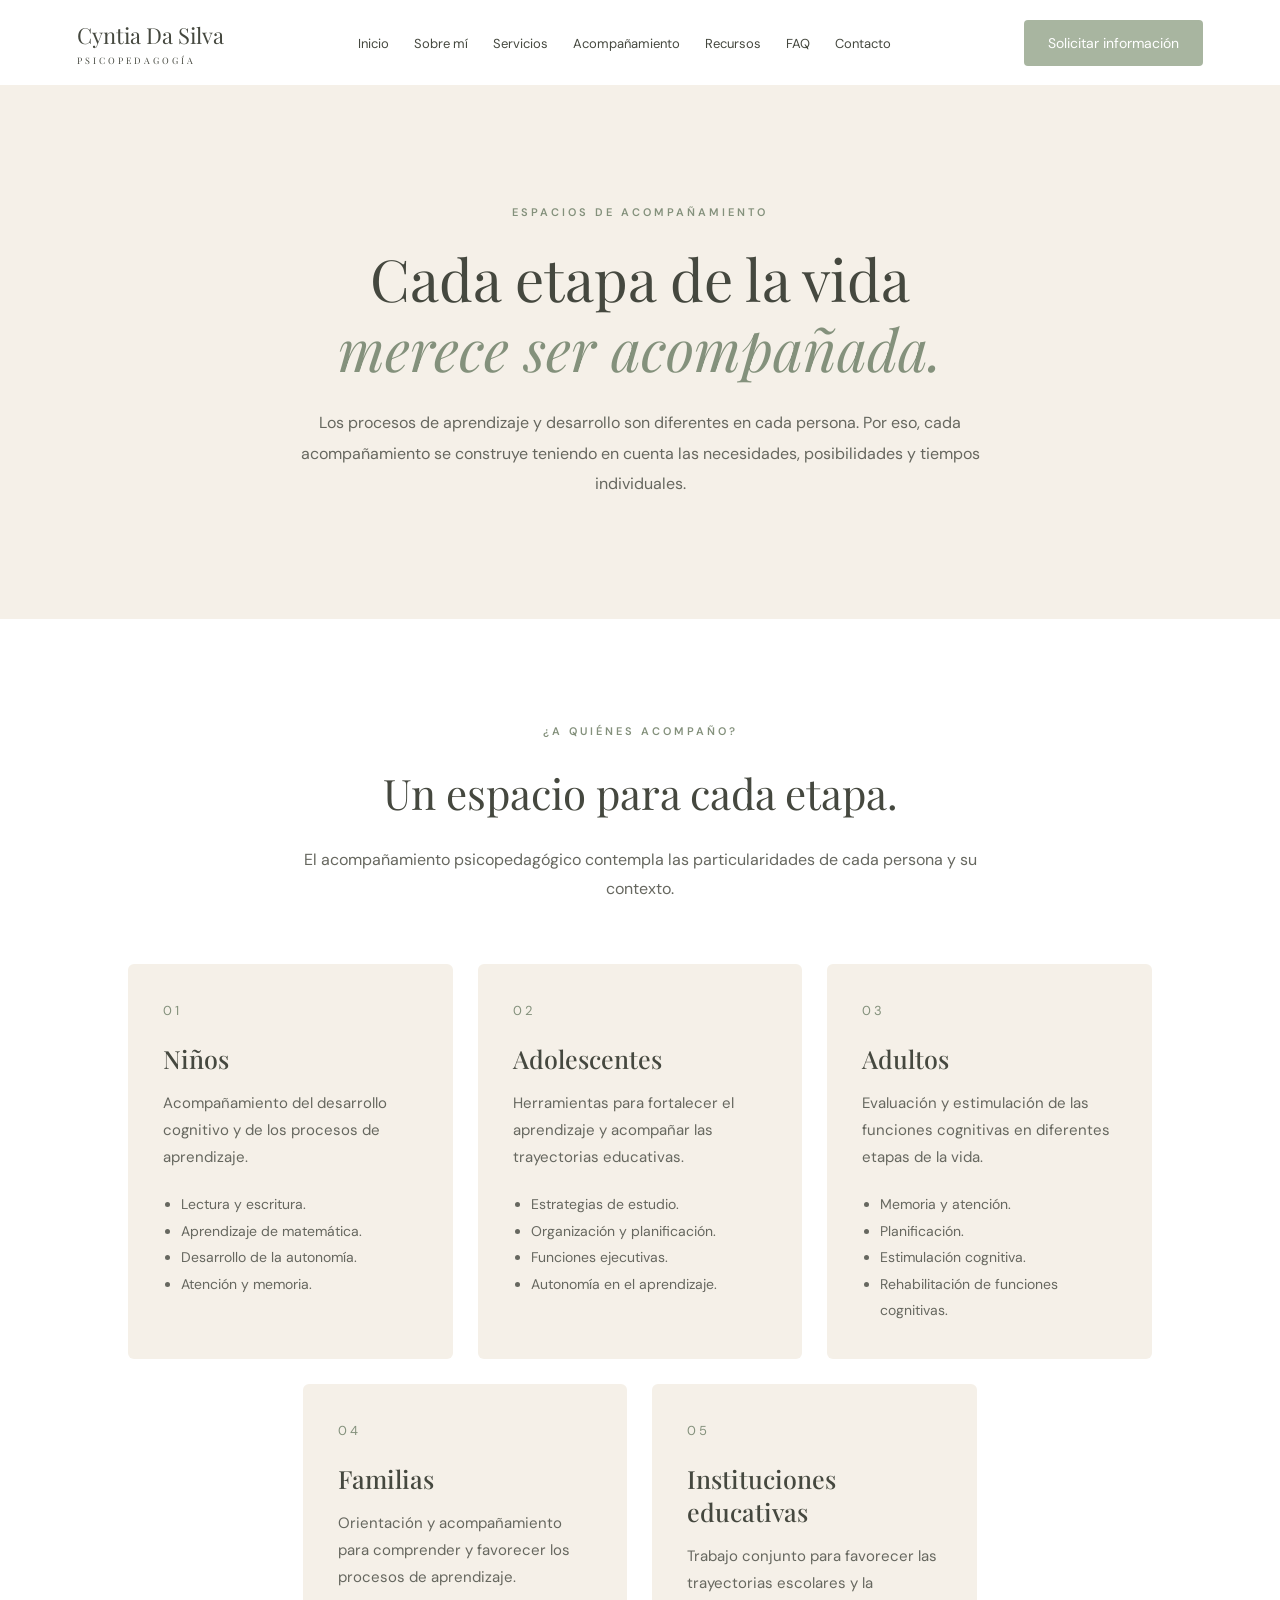
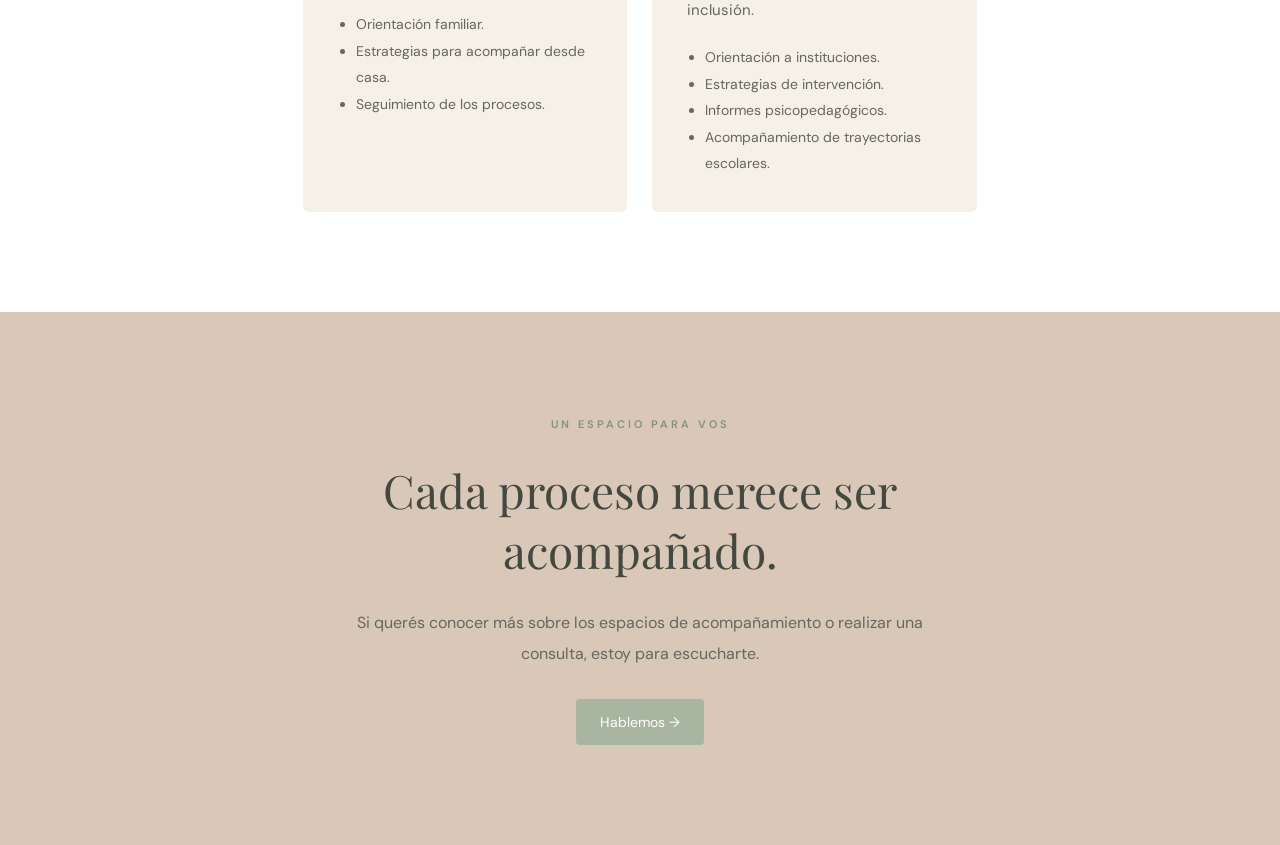
==== commit 4f540a0d: "Corrección del encabezado de inicio" ====
--- a/acompanamiento.html
+++ b/acompanamiento.html
@@ -23,35 +23,41 @@
 
     <!-- NAVEGACIÓN -->
 
-        <header class="site-header">
-
-            <a href="index.html" class="logo">
-                Cyntia Da Silva
-                <span>PSICOPEDAGOGÍA</span>
-            </a>
-
-            <nav class="site-nav">
-
-                <button class="menu-toggle" id="menu-toggle"
-                        aria-label="Abrir menú"
-                        aria-expanded="false">
-                    <span></span>
-                    <span></span>
-                    <span></span>
-                </button>
-
-                <ul class="nav-links" id="nav-links">
-                    <li><a href="index.html">Inicio</a></li>
-                    <li><a href="sobre-mi.html" class="active">Sobre mí</a></li>
-                    <li><a href="servicios.html">Servicios</a></li>
-                    <li><a href="acompanamiento.html">Acompañamiento</a></li>
-                    <li><a href="recursos.html">Recursos</a></li>
-                    <li><a href="preguntas.html">FAQ</a></li>
-                    <li><a href="contacto.html">Contacto</a></li>
-                </ul>
-
-            </nav>
-        </header>
+        <!-- ENCABEZADO -->
+<header class="site-header">
+
+    <a href="index.html" class="logo">
+        Cyntia Da Silva
+        <span>PSICOPEDAGOGÍA</span>
+    </a>
+
+    <nav class="site-nav">
+
+        <button class="menu-toggle" id="menu-toggle"
+                aria-label="Abrir menú"
+                aria-expanded="false">
+            <span></span>
+            <span></span>
+            <span></span>
+        </button>
+
+        <ul class="nav-links" id="nav-links">
+            <li><a href="index.html">Inicio</a></li>
+            <li><a href="sobre-mi.html">Sobre mí</a></li>
+            <li><a href="servicios.html">Servicios</a></li>
+            <li><a href="acompanamiento.html">Acompañamiento</a></li>
+            <li><a href="recursos.html">Recursos</a></li>
+            <li><a href="preguntas.html">FAQ</a></li>
+            <li><a href="contacto.html">Contacto</a></li>
+        </ul>
+
+    </nav>
+
+    <a href="contacto.html" class="nav-button">
+        Solicitar información
+    </a>
+
+</header>
 
 
     <main>
